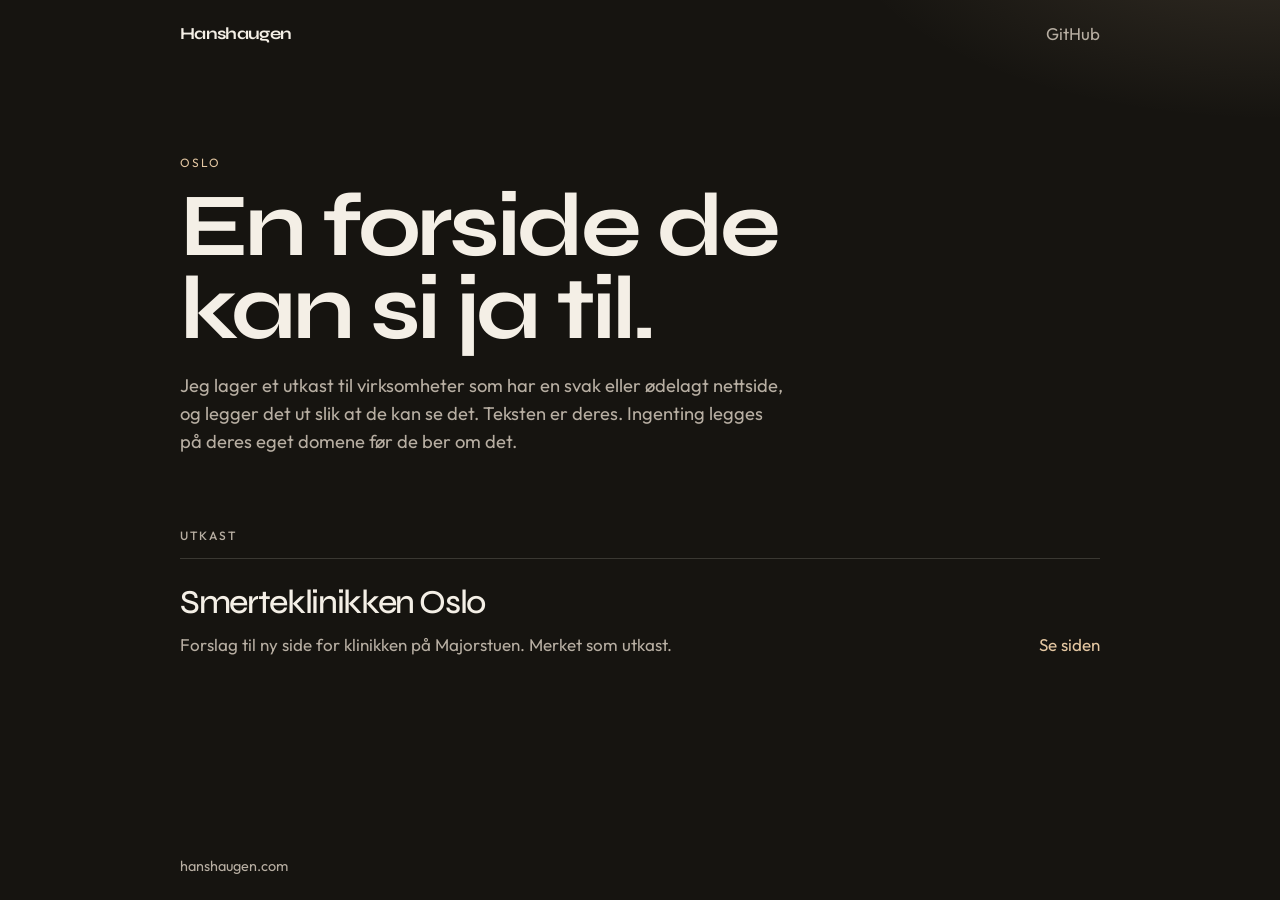
==== frontpage/index.html @ 72e59a1f "Publiser hanshaugen.com fra de to repoene. Forsiden kommer fra frontpage. Klinikksiden hentes fra sm" ====
<!DOCTYPE html>
<html lang="nb">
<head>
  <meta charset="utf-8">
  <meta name="viewport" content="width=device-width, initial-scale=1">
  <meta name="description" content="Hanshaugen lager utkast til nettsider for virksomheter som trenger en bedre forside.">
  <meta name="theme-color" content="#161410">
  <title>Hanshaugen</title>
  <link rel="icon" href="favicon.svg" type="image/svg+xml">
  <link rel="preconnect" href="https://fonts.googleapis.com">
  <link rel="preconnect" href="https://fonts.gstatic.com" crossorigin>
  <link href="https://fonts.googleapis.com/css2?family=Outfit:wght@400;500&family=Syne:wght@500;700&display=swap" rel="stylesheet">
  <link rel="stylesheet" href="home.css">
</head>
<body>
  <a class="skip" href="#innhold">Hopp til innhold</a>
  <header class="bar">
    <a class="mark" href="index.html">Hanshaugen</a>
    <a href="https://github.com/hanshaugen">GitHub</a>
  </header>
  <main id="innhold">
    <p class="kicker">Oslo</p>
    <h1>En forside de kan si ja til.</h1>
    <p class="lede">Jeg lager et utkast til virksomheter som har en svak eller ødelagt nettside, og legger det ut slik at de kan se det. Teksten er deres. Ingenting legges på deres eget domene før de ber om det.</p>
    <section class="work" aria-labelledby="eksempler">
      <h2 id="eksempler">Utkast</h2>
      <a class="piece" href="/smerteklinikkenoslo/">
        <span>
          <strong>Smerteklinikken Oslo</strong>
          <span>Forslag til ny side for klinikken på Majorstuen. Merket som utkast.</span>
        </span>
        <span class="go" aria-hidden="true">Se siden</span>
      </a>
    </section>
  </main>
  <footer>
    <p>hanshaugen.com</p>
  </footer>
</body>
</html>
---- frontpage/home.css ----
:root {
  --ink: #161410;
  --paper: #f4efe6;
  --muted: #b7aea2;
  --line: rgba(244, 239, 230, 0.16);
  --brass: #e4c7a2;
  --serif: Syne, Georgia, serif;
  --sans: Outfit, "Segoe UI", sans-serif;
}

* { box-sizing: border-box; }

html { scroll-behavior: smooth; }

body {
  margin: 0;
  min-height: 100vh;
  display: flex;
  flex-direction: column;
  background:
    radial-gradient(900px 420px at 100% -10%, rgba(228, 199, 162, 0.16), transparent 50%),
    var(--ink);
  color: var(--paper);
  font-family: var(--sans);
  font-size: 1.0625rem;
  line-height: 1.5;
}

a { color: inherit; }

h1, .mark, .piece strong {
  font-family: var(--serif);
  font-weight: 700;
  letter-spacing: -0.04em;
}

.skip {
  position: absolute;
  left: 1rem;
  top: -4rem;
  background: var(--paper);
  color: var(--ink);
  padding: 0.4rem 0.7rem;
}

.skip:focus { top: 0.6rem; }

.bar, main, footer {
  width: min(920px, calc(100% - 2.4rem));
  margin-inline: auto;
}

.bar {
  display: flex;
  justify-content: space-between;
  align-items: center;
  padding: 1.3rem 0 0;
}

.mark {
  text-decoration: none;
  font-size: 1.05rem;
}

.bar a:last-child {
  color: var(--muted);
  text-decoration: none;
}

.bar a:last-child:hover { color: var(--paper); }

main { padding: 12vh 0 4rem; flex: 1; }

.kicker {
  margin: 0 0 0.8rem;
  color: var(--brass);
  letter-spacing: 0.16em;
  text-transform: uppercase;
  font-size: 0.75rem;
}

h1 {
  margin: 0;
  font-size: clamp(3rem, 8vw, 5.6rem);
  line-height: 0.92;
  max-width: 11ch;
}

.lede {
  max-width: 38rem;
  color: var(--muted);
  font-size: 1.15rem;
  margin: 1.4rem 0 0;
}

.work { margin-top: 4.5rem; }

.work h2 {
  margin: 0 0 0.8rem;
  font-size: 0.75rem;
  letter-spacing: 0.16em;
  text-transform: uppercase;
  font-weight: 500;
  color: var(--muted);
}

.piece {
  display: flex;
  justify-content: space-between;
  gap: 1.5rem;
  align-items: end;
  text-decoration: none;
  border-top: 1px solid var(--line);
  padding: 1.15rem 0;
}

.piece strong {
  display: block;
  font-size: clamp(1.6rem, 3vw, 2.1rem);
  font-weight: 500;
}

.piece span span {
  display: block;
  color: var(--muted);
  margin-top: 0.25rem;
}

.go {
  color: var(--brass);
  white-space: nowrap;
}

.piece:hover .go { text-decoration: underline; text-underline-offset: 0.2em; }

footer {
  padding: 0 0 1.4rem;
  color: var(--muted);
  font-size: 0.9rem;
}

footer p { margin: 0; }

:focus-visible {
  outline: 2px solid var(--brass);
  outline-offset: 3px;
}

@media (max-width: 640px) {
  main { padding-top: 8vh; }
  .piece { flex-direction: column; align-items: flex-start; gap: 0.6rem; }
}

@media (prefers-reduced-motion: reduce) {
  html { scroll-behavior: auto; }
}
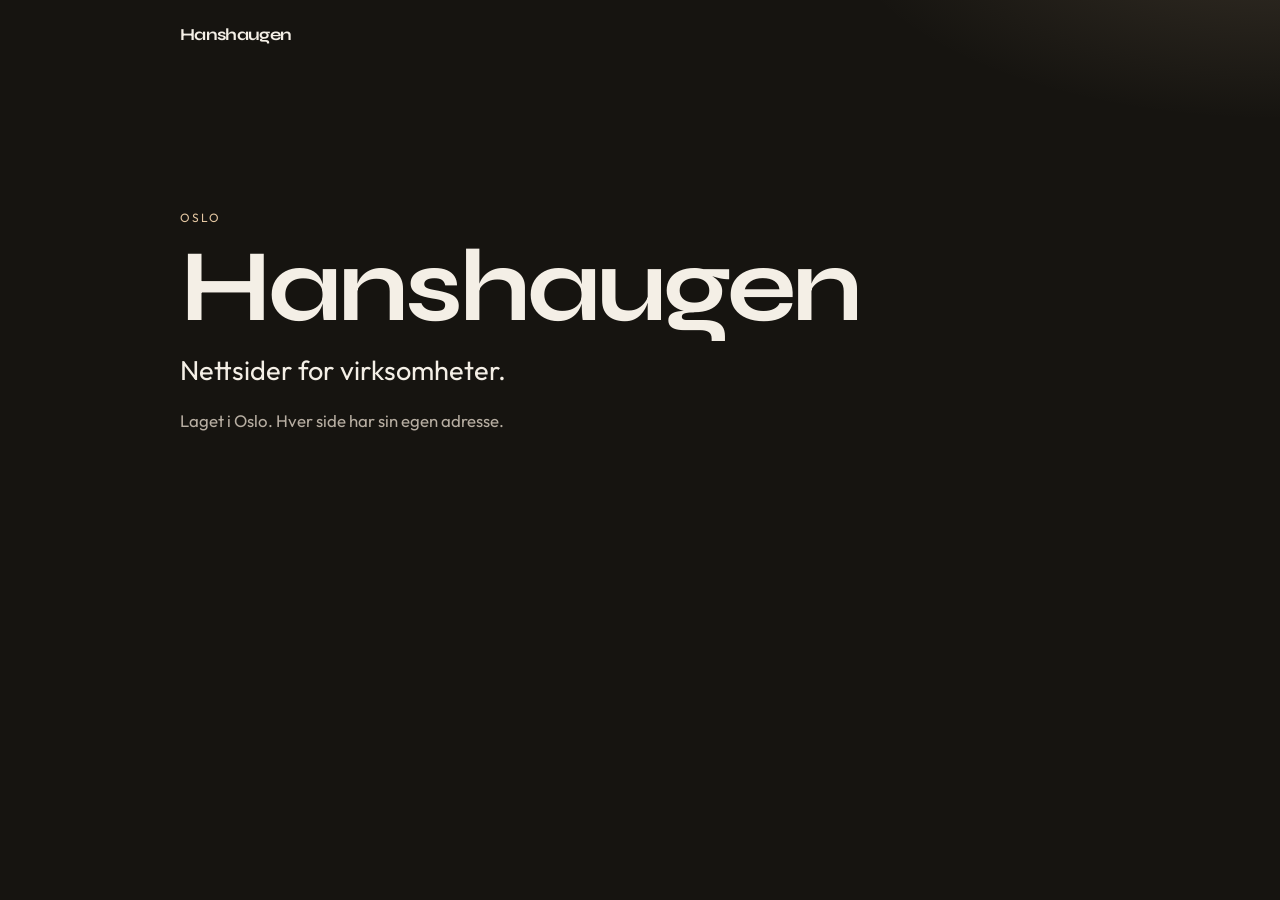
==== commit 8b76ceec: "Gjør forsiden nøytral, uten kundeliste. En som fjerner stien etter skråstreken skal se verkstedet, i" ====
--- a/frontpage/index.html
+++ b/frontpage/index.html
@@ -3,7 +3,7 @@
 <head>
   <meta charset="utf-8">
   <meta name="viewport" content="width=device-width, initial-scale=1">
-  <meta name="description" content="Hanshaugen lager utkast til nettsider for virksomheter som trenger en bedre forside.">
+  <meta name="description" content="Hanshaugen lager nettsider for virksomheter i Oslo. Hver side har sin egen adresse.">
   <meta name="theme-color" content="#161410">
   <title>Hanshaugen</title>
   <link rel="icon" href="favicon.svg" type="image/svg+xml">
@@ -15,26 +15,13 @@
 <body>
   <a class="skip" href="#innhold">Hopp til innhold</a>
   <header class="bar">
-    <a class="mark" href="index.html">Hanshaugen</a>
-    <a href="https://github.com/hanshaugen">GitHub</a>
+    <a class="mark" href="/">Hanshaugen</a>
   </header>
   <main id="innhold">
     <p class="kicker">Oslo</p>
-    <h1>En forside de kan si ja til.</h1>
-    <p class="lede">Jeg lager et utkast til virksomheter som har en svak eller ødelagt nettside, og legger det ut slik at de kan se det. Teksten er deres. Ingenting legges på deres eget domene før de ber om det.</p>
-    <section class="work" aria-labelledby="eksempler">
-      <h2 id="eksempler">Utkast</h2>
-      <a class="piece" href="/smerteklinikkenoslo/">
-        <span>
-          <strong>Smerteklinikken Oslo</strong>
-          <span>Forslag til ny side for klinikken på Majorstuen. Merket som utkast.</span>
-        </span>
-        <span class="go" aria-hidden="true">Se siden</span>
-      </a>
-    </section>
+    <h1>Hanshaugen</h1>
+    <p class="lede">Nettsider for virksomheter.</p>
+    <p class="note">Laget i Oslo. Hver side har sin egen adresse.</p>
   </main>
-  <footer>
-    <p>hanshaugen.com</p>
-  </footer>
 </body>
 </html>
--- a/frontpage/home.css
+++ b/frontpage/home.css
@@ -2,15 +2,12 @@
   --ink: #161410;
   --paper: #f4efe6;
   --muted: #b7aea2;
-  --line: rgba(244, 239, 230, 0.16);
   --brass: #e4c7a2;
   --serif: Syne, Georgia, serif;
   --sans: Outfit, "Segoe UI", sans-serif;
 }
 
 * { box-sizing: border-box; }
-
-html { scroll-behavior: smooth; }
 
 body {
   margin: 0;
@@ -28,7 +25,7 @@
 
 a { color: inherit; }
 
-h1, .mark, .piece strong {
+h1, .mark {
   font-family: var(--serif);
   font-weight: 700;
   letter-spacing: -0.04em;
@@ -45,31 +42,22 @@
 
 .skip:focus { top: 0.6rem; }
 
-.bar, main, footer {
+.bar, main {
   width: min(920px, calc(100% - 2.4rem));
   margin-inline: auto;
 }
 
-.bar {
-  display: flex;
-  justify-content: space-between;
-  align-items: center;
-  padding: 1.3rem 0 0;
-}
+.bar { padding: 1.3rem 0 0; }
 
 .mark {
   text-decoration: none;
   font-size: 1.05rem;
 }
 
-.bar a:last-child {
-  color: var(--muted);
-  text-decoration: none;
+main {
+  padding: 18vh 0 4rem;
+  flex: 1;
 }
-
-.bar a:last-child:hover { color: var(--paper); }
-
-main { padding: 12vh 0 4rem; flex: 1; }
 
 .kicker {
   margin: 0 0 0.8rem;
@@ -81,65 +69,24 @@
 
 h1 {
   margin: 0;
-  font-size: clamp(3rem, 8vw, 5.6rem);
+  font-size: clamp(3.2rem, 9vw, 6.4rem);
   line-height: 0.92;
-  max-width: 11ch;
 }
 
 .lede {
-  max-width: 38rem;
-  color: var(--muted);
-  font-size: 1.15rem;
-  margin: 1.4rem 0 0;
+  margin: 1.1rem 0 0;
+  max-width: 16em;
+  color: var(--paper);
+  font-size: clamp(1.35rem, 2.4vw, 1.7rem);
+  line-height: 1.35;
 }
 
-.work { margin-top: 4.5rem; }
-
-.work h2 {
-  margin: 0 0 0.8rem;
-  font-size: 0.75rem;
-  letter-spacing: 0.16em;
-  text-transform: uppercase;
-  font-weight: 500;
+.note {
+  margin: 1.25rem 0 0;
+  max-width: 22em;
   color: var(--muted);
+  font-size: 1.05rem;
 }
-
-.piece {
-  display: flex;
-  justify-content: space-between;
-  gap: 1.5rem;
-  align-items: end;
-  text-decoration: none;
-  border-top: 1px solid var(--line);
-  padding: 1.15rem 0;
-}
-
-.piece strong {
-  display: block;
-  font-size: clamp(1.6rem, 3vw, 2.1rem);
-  font-weight: 500;
-}
-
-.piece span span {
-  display: block;
-  color: var(--muted);
-  margin-top: 0.25rem;
-}
-
-.go {
-  color: var(--brass);
-  white-space: nowrap;
-}
-
-.piece:hover .go { text-decoration: underline; text-underline-offset: 0.2em; }
-
-footer {
-  padding: 0 0 1.4rem;
-  color: var(--muted);
-  font-size: 0.9rem;
-}
-
-footer p { margin: 0; }
 
 :focus-visible {
   outline: 2px solid var(--brass);
@@ -147,10 +94,5 @@
 }
 
 @media (max-width: 640px) {
-  main { padding-top: 8vh; }
-  .piece { flex-direction: column; align-items: flex-start; gap: 0.6rem; }
+  main { padding-top: 14vh; }
 }
-
-@media (prefers-reduced-motion: reduce) {
-  html { scroll-behavior: auto; }
-}
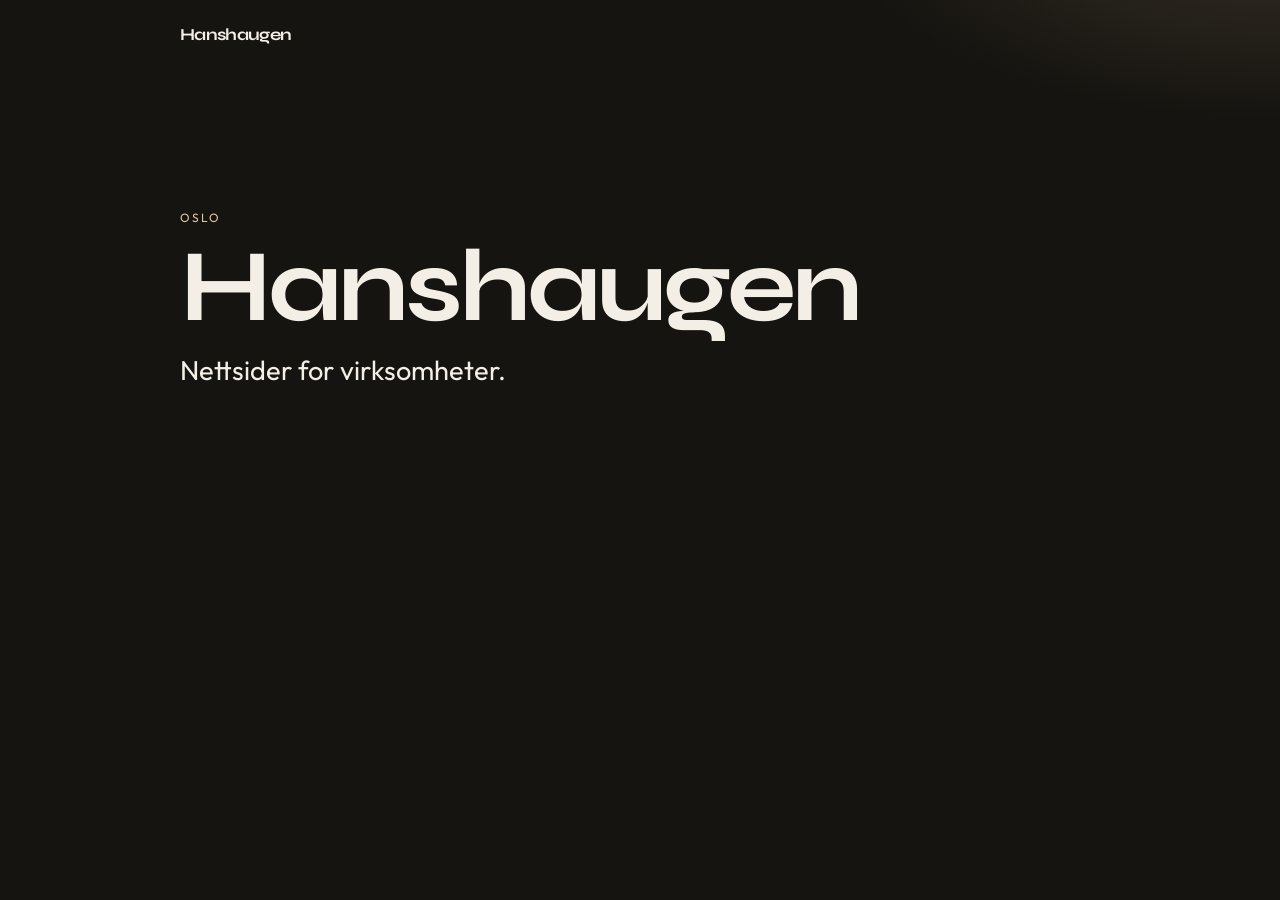
==== commit b9518bbd: "Ta bort den ekstra setningen på forsiden. Forsiden sier bare Oslo, Hanshaugen og nettsider for virks" ====
--- a/frontpage/index.html
+++ b/frontpage/index.html
@@ -3,7 +3,7 @@
 <head>
   <meta charset="utf-8">
   <meta name="viewport" content="width=device-width, initial-scale=1">
-  <meta name="description" content="Hanshaugen lager nettsider for virksomheter i Oslo. Hver side har sin egen adresse.">
+  <meta name="description" content="Hanshaugen lager nettsider for virksomheter i Oslo.">
   <meta name="theme-color" content="#161410">
   <title>Hanshaugen</title>
   <link rel="icon" href="favicon.svg" type="image/svg+xml">
@@ -21,7 +21,6 @@
     <p class="kicker">Oslo</p>
     <h1>Hanshaugen</h1>
     <p class="lede">Nettsider for virksomheter.</p>
-    <p class="note">Laget i Oslo. Hver side har sin egen adresse.</p>
   </main>
 </body>
 </html>
--- a/frontpage/home.css
+++ b/frontpage/home.css
@@ -81,13 +81,6 @@
   line-height: 1.35;
 }
 
-.note {
-  margin: 1.25rem 0 0;
-  max-width: 22em;
-  color: var(--muted);
-  font-size: 1.05rem;
-}
-
 :focus-visible {
   outline: 2px solid var(--brass);
   outline-offset: 3px;
